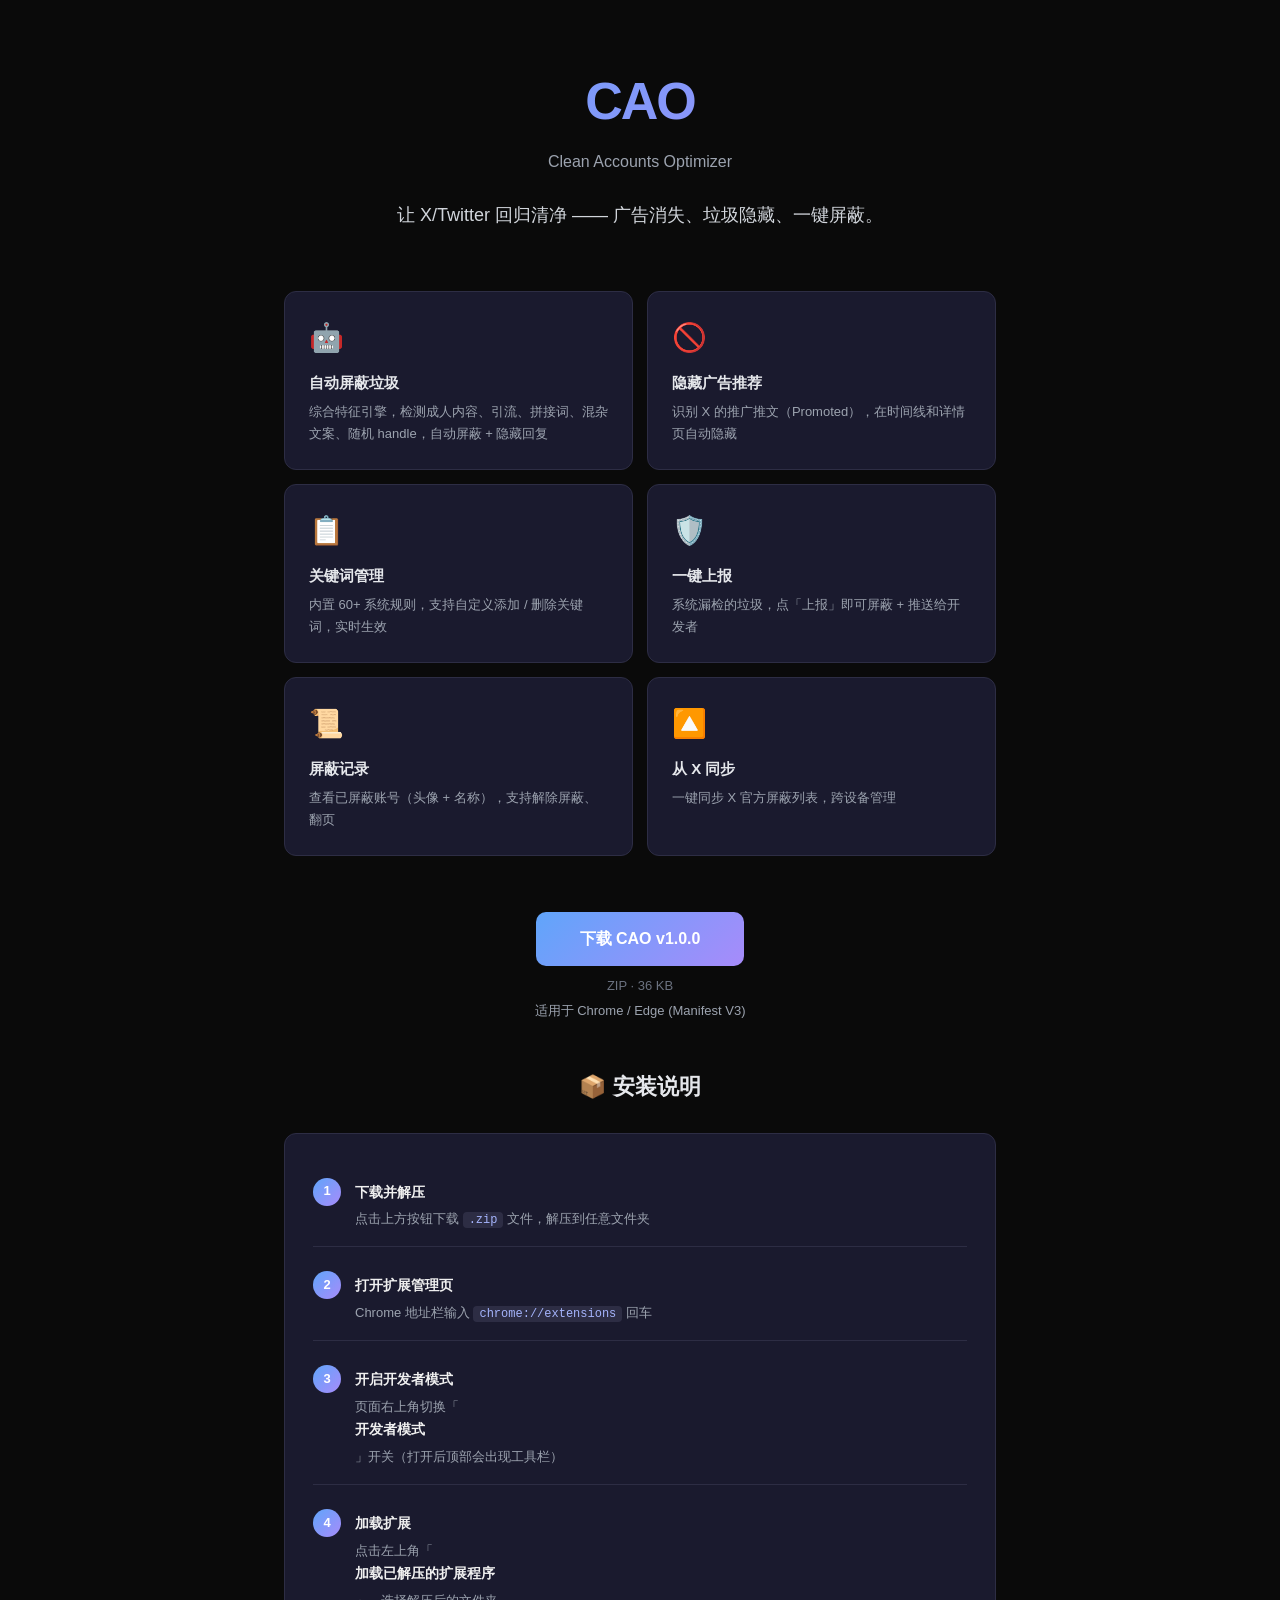
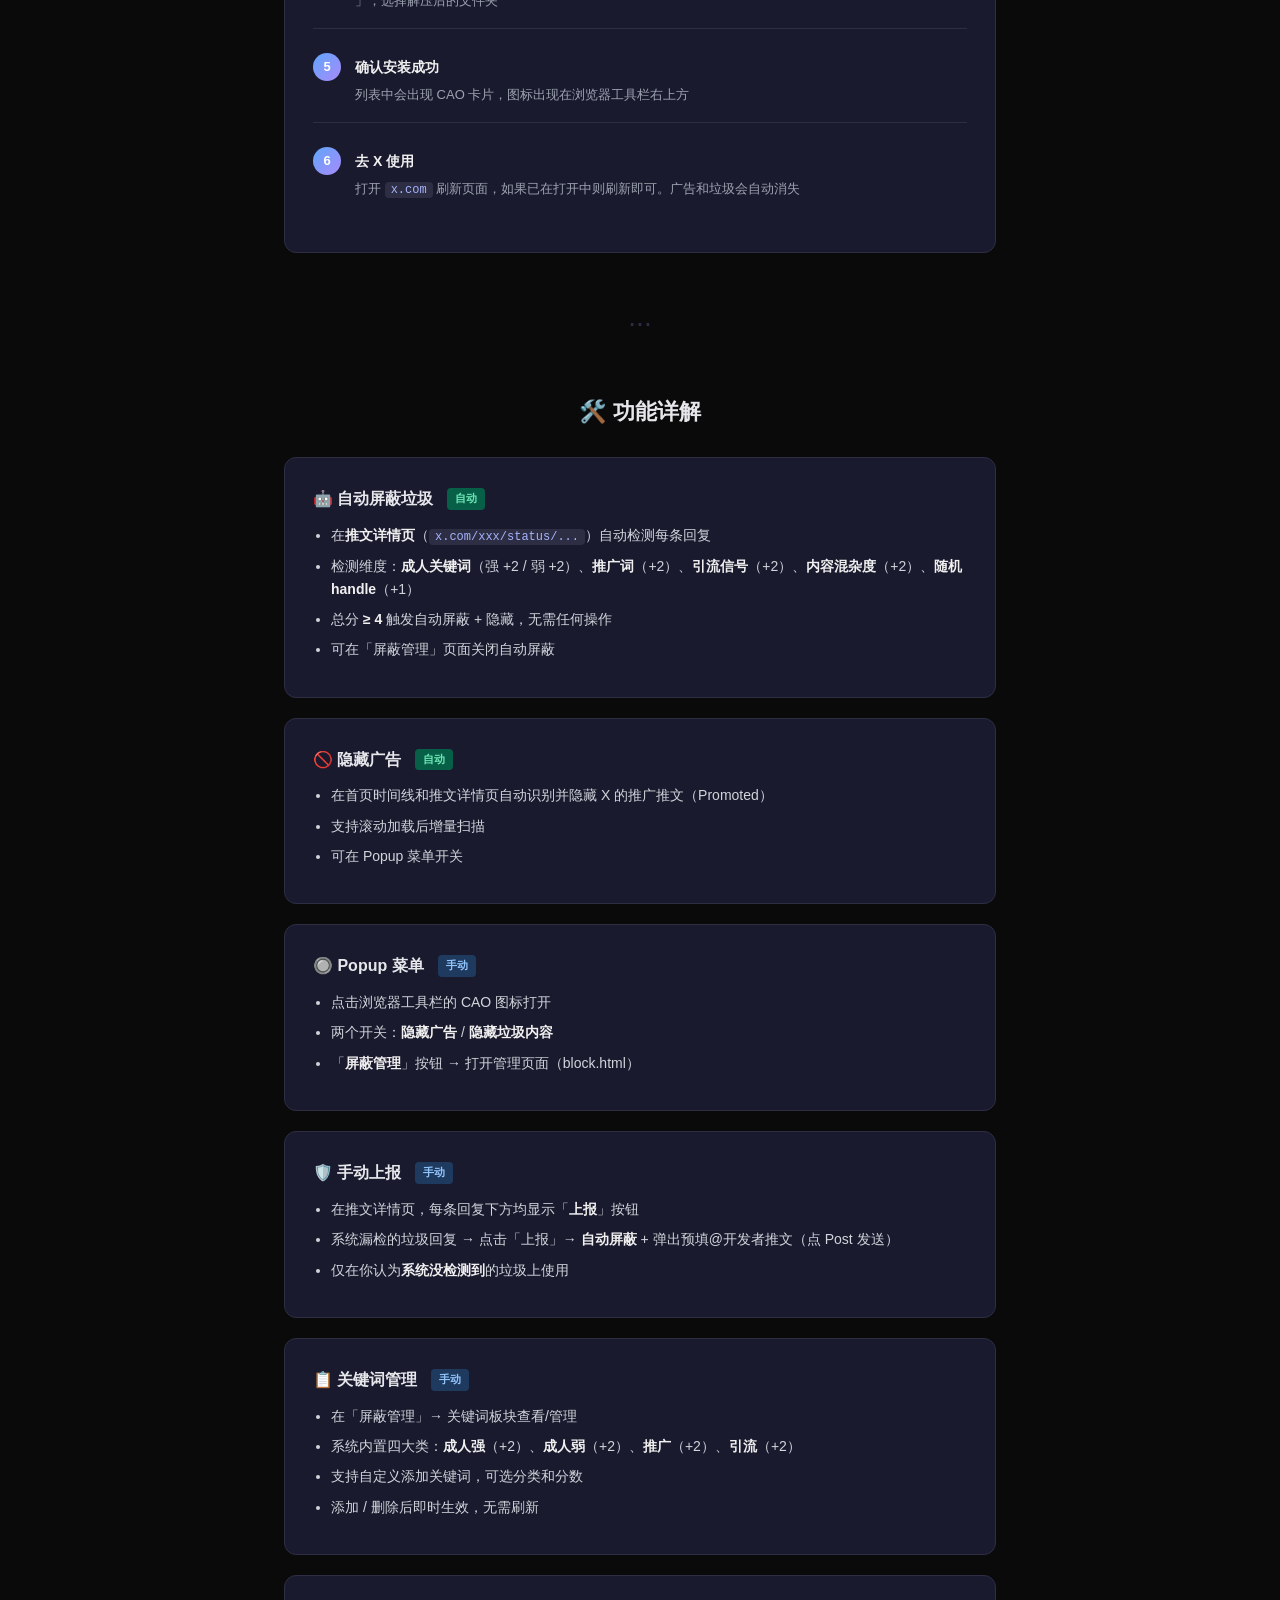
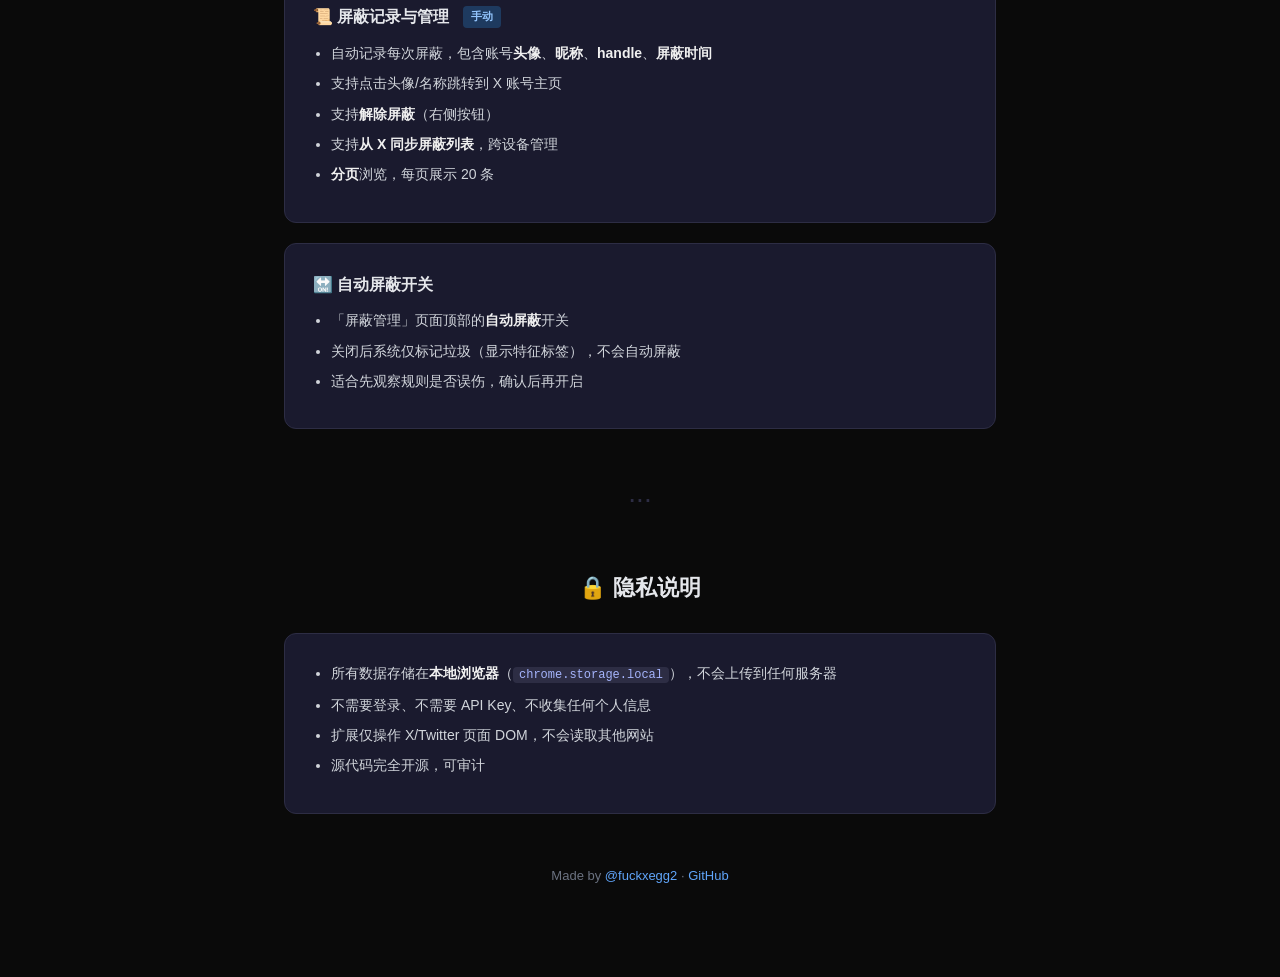
==== index.html @ 0e2fc8b8 "fix: update download links to extension/ path" ====
<!doctype html>
<html lang="zh-CN">
<head>
  <meta charset="utf-8">
  <meta name="viewport" content="width=device-width, initial-scale=1">
  <title>CAO — Clean Accounts Optimizer</title>
  <meta name="description" content="全自动识别并隐藏 X/Twitter 上的广告推荐和垃圾内容，装上一键屏蔽。">
  <style>
    * { box-sizing: border-box; margin: 0; padding: 0; }
    body {
      font-family: -apple-system, BlinkMacSystemFont, "Segoe UI", Arial, sans-serif;
      background: #0a0a0a;
      color: #e5e7eb;
      line-height: 1.6;
    }
    .container { max-width: 760px; margin: 0 auto; padding: 60px 24px; }

    /* ── Hero ── */
    .hero { text-align: center; margin-bottom: 60px; }
    .logo {
      font-size: 52px; font-weight: 800; letter-spacing: -2px;
      background: linear-gradient(135deg, #60a5fa, #a78bfa);
      -webkit-background-clip: text; -webkit-text-fill-color: transparent;
      margin-bottom: 6px;
    }
    .subtitle {
      font-size: 16px; color: #9ca3af; margin-bottom: 24px;
    }
    .tagline {
      font-size: 18px; color: #d1d5db; line-height: 1.8;
    }

    /* ── Sections ── */
    .section-title {
      text-align: center;
      font-size: 22px; font-weight: 700; margin-bottom: 28px;
    }

    /* ── Feature Grid ── */
    .features { display: grid; grid-template-columns: 1fr 1fr; gap: 14px; margin-bottom: 56px; }
    .feature {
      background: #1a1a2e; border: 1px solid #2d2d44; border-radius: 12px;
      padding: 24px;
    }
    .feature-icon { font-size: 28px; margin-bottom: 10px; }
    .feature-title { font-size: 15px; font-weight: 700; margin-bottom: 6px; }
    .feature-desc { font-size: 13px; color: #9ca3af; line-height: 1.7; }

    /* ── Detail Cards ── */
    .detail-card {
      background: #1a1a2e; border: 1px solid #2d2d44; border-radius: 12px;
      padding: 28px; margin-bottom: 20px;
    }
    .detail-card h3 {
      font-size: 16px; font-weight: 700; margin-bottom: 12px;
      display: flex; align-items: center; gap: 8px;
    }
    .detail-card ul { padding-left: 18px; color: #d1d5db; font-size: 14px; }
    .detail-card li { margin-bottom: 8px; }
    .detail-card li strong { color: #f0f0f0; }
    .detail-card code {
      background: #2d2d44; color: #a5b4fc; padding: 1px 6px; border-radius: 4px;
      font-size: 12px;
    }
    .detail-card .tag {
      display: inline-block; padding: 2px 8px; border-radius: 4px;
      font-size: 11px; font-weight: 700; margin-left: 6px;
    }
    .tag-auto { background: #065f46; color: #6ee7b7; }
    .tag-manual { background: #1e3a5f; color: #93c5fd; }

    /* ── Install Steps ── */
    .install-steps {
      counter-reset: step;
      list-style: none; padding: 0;
    }
    .install-steps li {
      counter-increment: step;
      display: flex; align-items: flex-start; gap: 14px;
      padding: 16px 0; border-bottom: 1px solid #2d2d44;
    }
    .install-steps li:last-child { border-bottom: none; }
    .install-steps li::before {
      content: counter(step);
      flex-shrink: 0;
      width: 28px; height: 28px;
      border-radius: 50%;
      background: linear-gradient(135deg, #60a5fa, #a78bfa);
      color: #fff;
      display: flex; align-items: center; justify-content: center;
      font-size: 13px; font-weight: 700;
    }
    .install-steps li div { padding-top: 3px; }
    .install-steps li div strong { display: block; font-size: 14px; margin-bottom: 2px; }
    .install-steps li div span { font-size: 13px; color: #9ca3af; }
    .install-steps code {
      background: #2d2d44; color: #a5b4fc; padding: 1px 6px; border-radius: 4px;
      font-size: 12px;
    }

    /* ── Buttons ── */
    .btn {
      display: inline-block; padding: 14px 44px; border-radius: 10px;
      font-size: 16px; font-weight: 700; text-decoration: none;
      transition: transform .15s, box-shadow .15s;
    }
    .btn:hover { transform: translateY(-2px); box-shadow: 0 8px 24px rgba(96,165,250,.25); }
    .btn-primary {
      background: linear-gradient(135deg, #60a5fa, #a78bfa); color: #fff;
    }
    .download-section { text-align: center; margin-bottom: 48px; }
    .download-section .version {
      font-size: 13px; color: #6b7280; margin-top: 10px;
    }
    .download-section .browsers {
      font-size: 13px; color: #9ca3af; margin-top: 4px;
    }

    /* ── Divider ── */
    .divider {
      text-align: center; margin: 48px 0; color: #2d2d44;
      font-size: 28px;
    }

    /* ── Screenshot placeholder ── */
    .screenshot-placeholder {
      background: #1a1a2e; border: 1px dashed #2d2d44; border-radius: 12px;
      padding: 48px; text-align: center; color: #6b7280; font-size: 14px;
      margin-bottom: 32px;
    }

    /* ── Footer ── */
    .footer { text-align: center; color: #6b7280; font-size: 13px; padding: 32px 0; }
    .footer a { color: #60a5fa; text-decoration: none; }
    .footer a:hover { text-decoration: underline; }

    @media (max-width: 600px) {
      .features { grid-template-columns: 1fr; }
      .container { padding: 40px 16px; }
      .logo { font-size: 38px; }
    }
  </style>
</head>
<body>
  <div class="container">

    <!-- ═══ Hero ═══ -->
    <div class="hero">
      <div class="logo">CAO</div>
      <div class="subtitle">Clean Accounts Optimizer</div>
      <div class="tagline">
        让 X/Twitter 回归清净 —— 广告消失、垃圾隐藏、一键屏蔽。
      </div>
    </div>

    <!-- ═══ 核心功能一览 ═══ -->
    <div class="features">
      <div class="feature">
        <div class="feature-icon">🤖</div>
        <div class="feature-title">自动屏蔽垃圾</div>
        <div class="feature-desc">综合特征引擎，检测成人内容、引流、拼接词、混杂文案、随机 handle，自动屏蔽 + 隐藏回复</div>
      </div>
      <div class="feature">
        <div class="feature-icon">🚫</div>
        <div class="feature-title">隐藏广告推荐</div>
        <div class="feature-desc">识别 X 的推广推文（Promoted），在时间线和详情页自动隐藏</div>
      </div>
      <div class="feature">
        <div class="feature-icon">📋</div>
        <div class="feature-title">关键词管理</div>
        <div class="feature-desc">内置 60+ 系统规则，支持自定义添加 / 删除关键词，实时生效</div>
      </div>
      <div class="feature">
        <div class="feature-icon">🛡️</div>
        <div class="feature-title">一键上报</div>
        <div class="feature-desc">系统漏检的垃圾，点「上报」即可屏蔽 + 推送给开发者</div>
      </div>
      <div class="feature">
        <div class="feature-icon">📜</div>
        <div class="feature-title">屏蔽记录</div>
        <div class="feature-desc">查看已屏蔽账号（头像 + 名称），支持解除屏蔽、翻页</div>
      </div>
      <div class="feature">
        <div class="feature-icon">🔼</div>
        <div class="feature-title">从 X 同步</div>
        <div class="feature-desc">一键同步 X 官方屏蔽列表，跨设备管理</div>
      </div>
    </div>

    <!-- ═══ 下载 ═══ -->
    <div class="download-section">
      <a class="btn btn-primary" href="extension/cao-extension-v1.0.0.zip" download>下载 CAO v1.0.0</a>
      <div class="version">ZIP · 36 KB</div>
      <div class="browsers">适用于 Chrome / Edge (Manifest V3)</div>
    </div>

    <!-- ═══ 安装说明 ═══ -->
    <h2 class="section-title">📦 安装说明</h2>

    <div class="detail-card">
      <ol class="install-steps">
        <li>
          <div>
            <strong>下载并解压</strong>
            <span>点击上方按钮下载 <code>.zip</code> 文件，解压到任意文件夹</span>
          </div>
        </li>
        <li>
          <div>
            <strong>打开扩展管理页</strong>
            <span>Chrome 地址栏输入 <code>chrome://extensions</code> 回车</span>
          </div>
        </li>
        <li>
          <div>
            <strong>开启开发者模式</strong>
            <span>页面右上角切换「<strong>开发者模式</strong>」开关（打开后顶部会出现工具栏）</span>
          </div>
        </li>
        <li>
          <div>
            <strong>加载扩展</strong>
            <span>点击左上角「<strong>加载已解压的扩展程序</strong>」，选择解压后的文件夹</span>
          </div>
        </li>
        <li>
          <div>
            <strong>确认安装成功</strong>
            <span>列表中会出现 CAO 卡片，图标出现在浏览器工具栏右上方</span>
          </div>
        </li>
        <li>
          <div>
            <strong>去 X 使用</strong>
            <span>打开 <code>x.com</code> 刷新页面，如果已在打开中则刷新即可。广告和垃圾会自动消失</span>
          </div>
        </li>
      </ol>
    </div>

    <div class="divider">···</div>

    <!-- ═══ 功能详解 ═══ -->
    <h2 class="section-title">🛠️ 功能详解</h2>

    <!-- 自动屏蔽 -->
    <div class="detail-card">
      <h3>🤖 自动屏蔽垃圾 <span class="tag tag-auto">自动</span></h3>
      <ul>
        <li>在<strong>推文详情页</strong>（<code>x.com/xxx/status/...</code>）自动检测每条回复</li>
        <li>检测维度：<strong>成人关键词</strong>（强 +2 / 弱 +2）、<strong>推广词</strong>（+2）、<strong>引流信号</strong>（+2）、<strong>内容混杂度</strong>（+2）、<strong>随机 handle</strong>（+1）</li>
        <li>总分 <strong>≥ 4</strong> 触发自动屏蔽 + 隐藏，无需任何操作</li>
        <li>可在「屏蔽管理」页面关闭自动屏蔽</li>
      </ul>
    </div>

    <!-- 隐藏广告 -->
    <div class="detail-card">
      <h3>🚫 隐藏广告 <span class="tag tag-auto">自动</span></h3>
      <ul>
        <li>在首页时间线和推文详情页自动识别并隐藏 X 的推广推文（Promoted）</li>
        <li>支持滚动加载后增量扫描</li>
        <li>可在 Popup 菜单开关</li>
      </ul>
    </div>

    <!-- Popup -->
    <div class="detail-card">
      <h3>🔘 Popup 菜单 <span class="tag tag-manual">手动</span></h3>
      <ul>
        <li>点击浏览器工具栏的 CAO 图标打开</li>
        <li>两个开关：<strong>隐藏广告</strong> / <strong>隐藏垃圾内容</strong></li>
        <li>「<strong>屏蔽管理</strong>」按钮 → 打开管理页面（block.html）</li>
      </ul>
    </div>

    <!-- 上报 -->
    <div class="detail-card">
      <h3>🛡️ 手动上报 <span class="tag tag-manual">手动</span></h3>
      <ul>
        <li>在推文详情页，每条回复下方均显示「<strong>上报</strong>」按钮</li>
        <li>系统漏检的垃圾回复 → 点击「上报」→ <strong>自动屏蔽</strong> + 弹出预填@开发者推文（点 Post 发送）</li>
        <li>仅在你认为<strong>系统没检测到</strong>的垃圾上使用</li>
      </ul>
    </div>

    <!-- 关键词管理 -->
    <div class="detail-card">
      <h3>📋 关键词管理 <span class="tag tag-manual">手动</span></h3>
      <ul>
        <li>在「屏蔽管理」→ 关键词板块查看/管理</li>
        <li>系统内置四大类：<strong>成人强</strong>（+2）、<strong>成人弱</strong>（+2）、<strong>推广</strong>（+2）、<strong>引流</strong>（+2）</li>
        <li>支持自定义添加关键词，可选分类和分数</li>
        <li>添加 / 删除后即时生效，无需刷新</li>
      </ul>
    </div>

    <!-- 屏蔽管理 -->
    <div class="detail-card">
      <h3>📜 屏蔽记录与管理 <span class="tag tag-manual">手动</span></h3>
      <ul>
        <li>自动记录每次屏蔽，包含账号<strong>头像</strong>、<strong>昵称</strong>、<strong>handle</strong>、<strong>屏蔽时间</strong></li>
        <li>支持点击头像/名称跳转到 X 账号主页</li>
        <li>支持<strong>解除屏蔽</strong>（右侧按钮）</li>
        <li>支持<strong>从 X 同步屏蔽列表</strong>，跨设备管理</li>
        <li><strong>分页</strong>浏览，每页展示 20 条</li>
      </ul>
    </div>

    <!-- 自动屏蔽开关 -->
    <div class="detail-card">
      <h3>🔛 自动屏蔽开关</h3>
      <ul>
        <li>「屏蔽管理」页面顶部的<strong>自动屏蔽</strong>开关</li>
        <li>关闭后系统仅标记垃圾（显示特征标签），不会自动屏蔽</li>
        <li>适合先观察规则是否误伤，确认后再开启</li>
      </ul>
    </div>

    <div class="divider">···</div>

    <!-- ═══ 隐私 ═══ -->
    <h2 class="section-title">🔒 隐私说明</h2>
    <div class="detail-card">
      <ul>
        <li>所有数据存储在<strong>本地浏览器</strong>（<code>chrome.storage.local</code>），不会上传到任何服务器</li>
        <li>不需要登录、不需要 API Key、不收集任何个人信息</li>
        <li>扩展仅操作 X/Twitter 页面 DOM，不会读取其他网站</li>
        <li>源代码完全开源，可审计</li>
      </ul>
    </div>

    <!-- ═══ Footer ═══ -->
    <div class="footer">
      <p>
        Made by <a href="https://x.com/fuckxegg2" target="_blank">@fuckxegg2</a>
        · <a href="https://github.com/hoosin933767/cao" target="_blank">GitHub</a>
      </p>
    </div>

  </div>
</body>
</html>
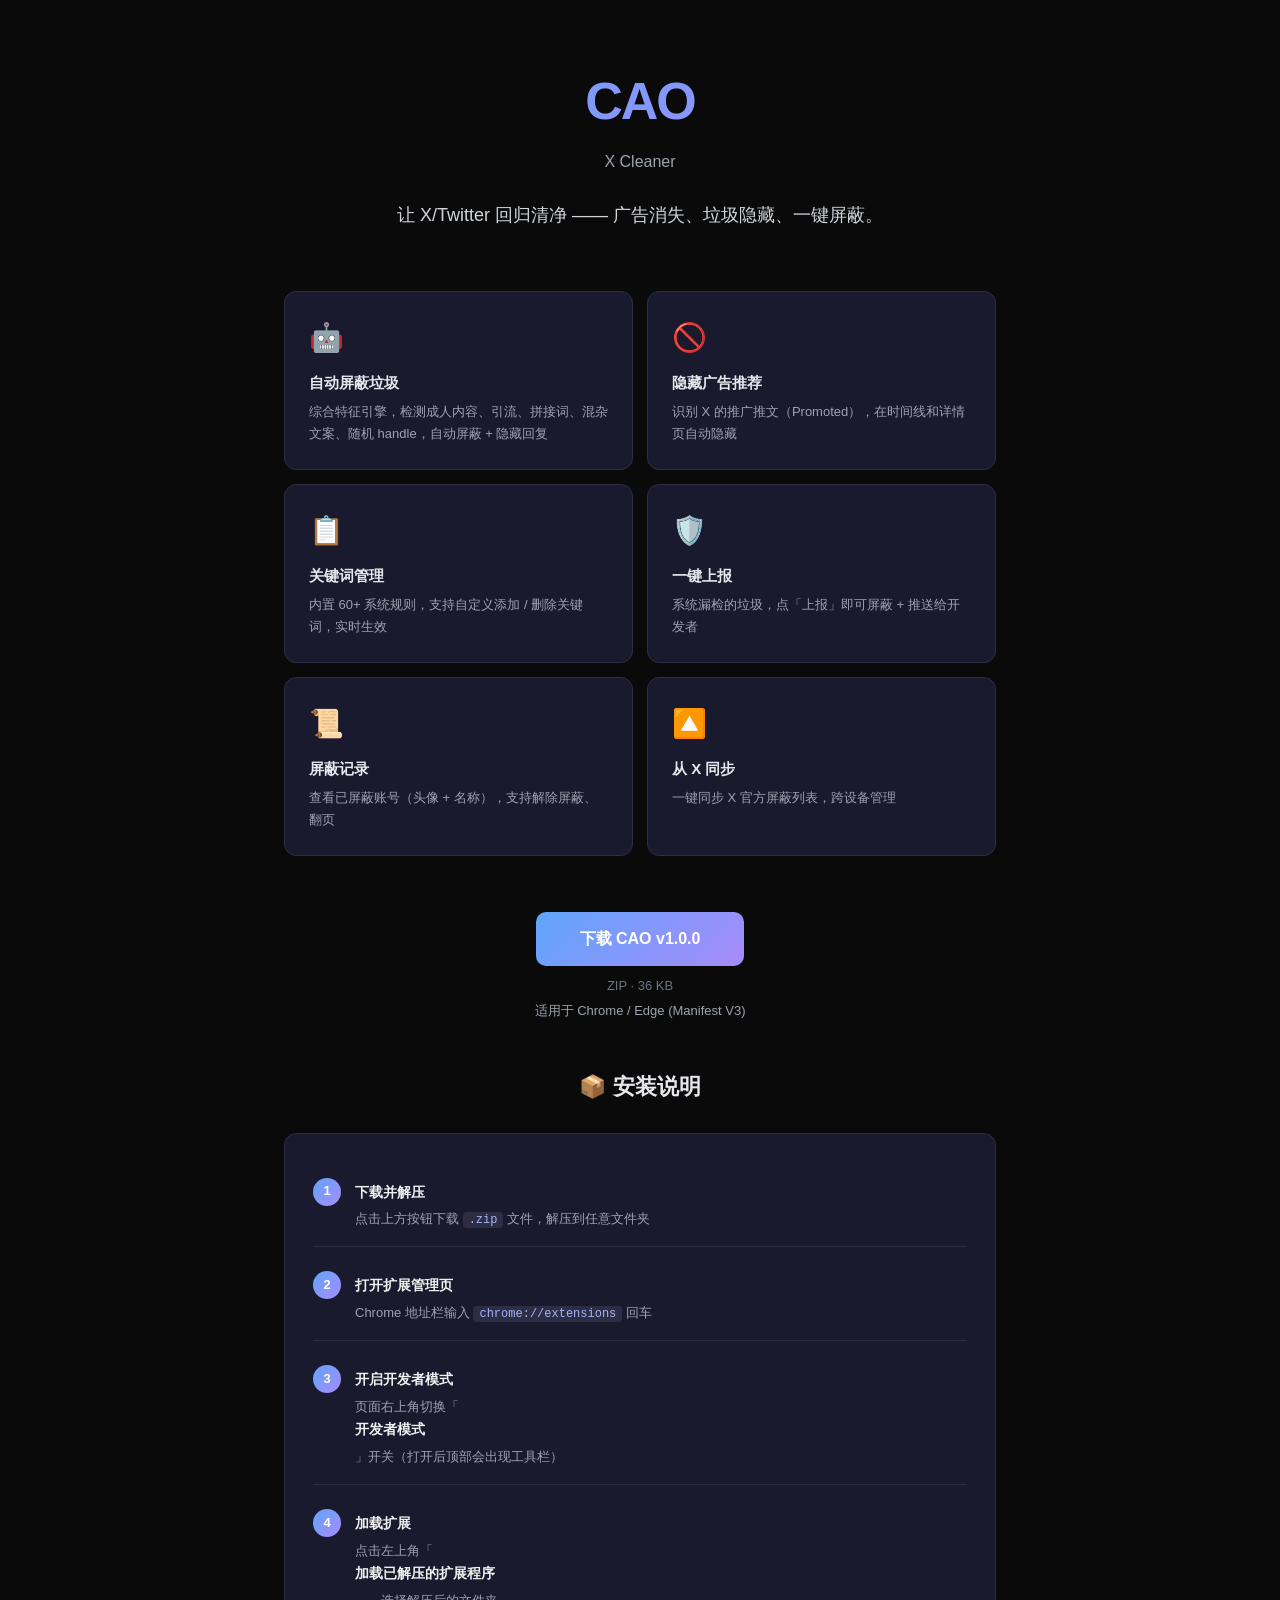
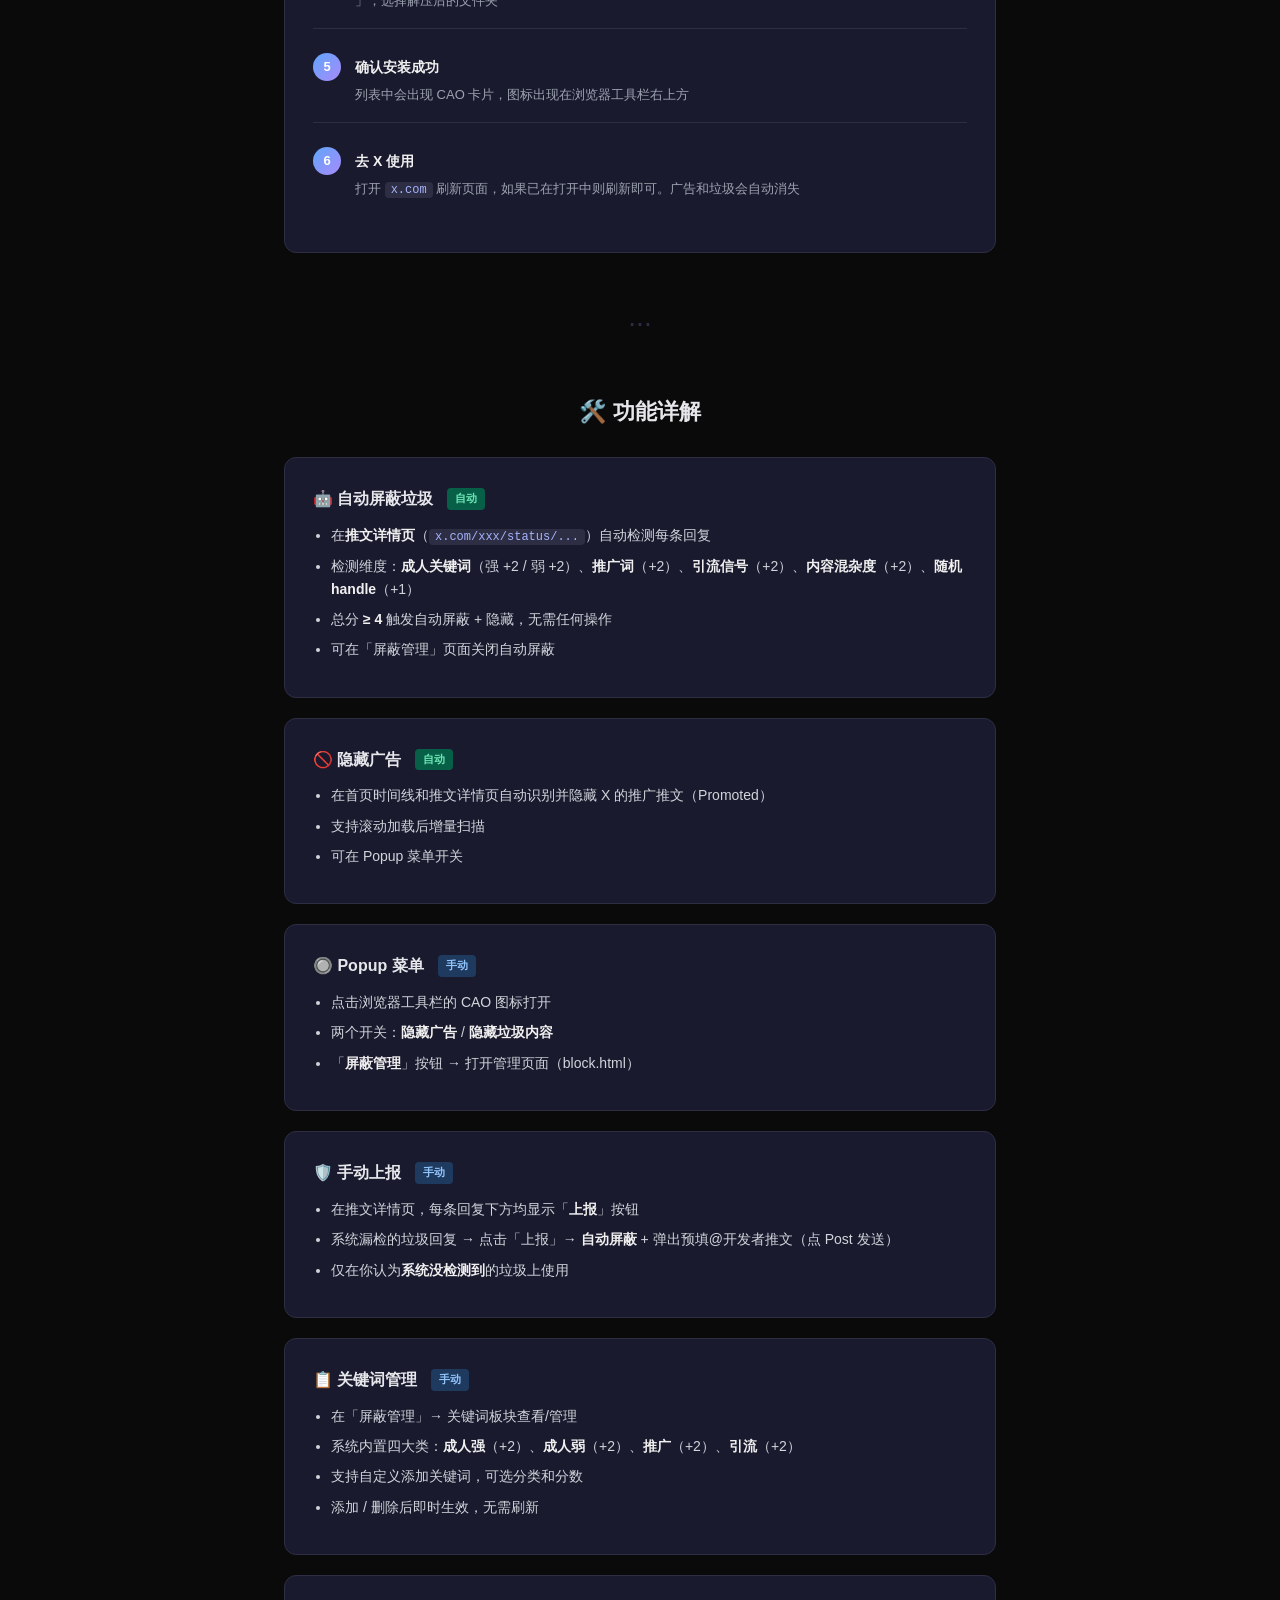
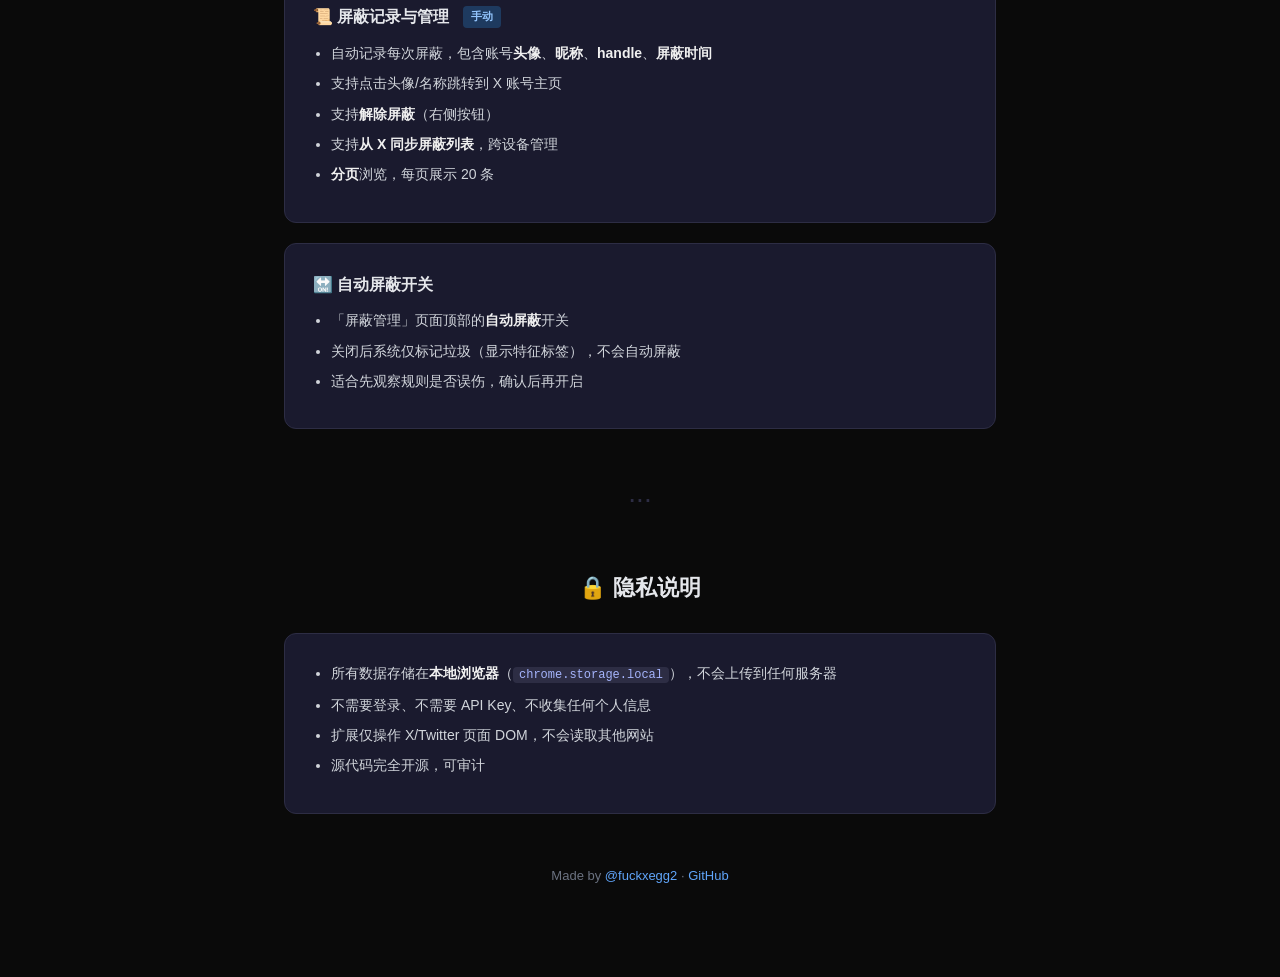
==== commit 8d13e09c: "fix: unify name to CAO · X Cleaner across popup, website, README" ====
--- a/index.html
+++ b/index.html
@@ -3,8 +3,8 @@
 <head>
   <meta charset="utf-8">
   <meta name="viewport" content="width=device-width, initial-scale=1">
-  <title>CAO — Clean Accounts Optimizer</title>
-  <meta name="description" content="全自动识别并隐藏 X/Twitter 上的广告推荐和垃圾内容，装上一键屏蔽。">
+  <title>CAO · X Cleaner — X/Twitter 广告隐藏 & 垃圾屏蔽</title>
+  <meta name="description" content="CAO · X Cleaner — 全自动识别并隐藏 X/Twitter 上的广告推荐和垃圾内容，一键屏蔽。">
   <style>
     * { box-sizing: border-box; margin: 0; padding: 0; }
     body {
@@ -147,7 +147,7 @@
     <!-- ═══ Hero ═══ -->
     <div class="hero">
       <div class="logo">CAO</div>
-      <div class="subtitle">Clean Accounts Optimizer</div>
+      <div class="subtitle">X Cleaner</div>
       <div class="tagline">
         让 X/Twitter 回归清净 —— 广告消失、垃圾隐藏、一键屏蔽。
       </div>
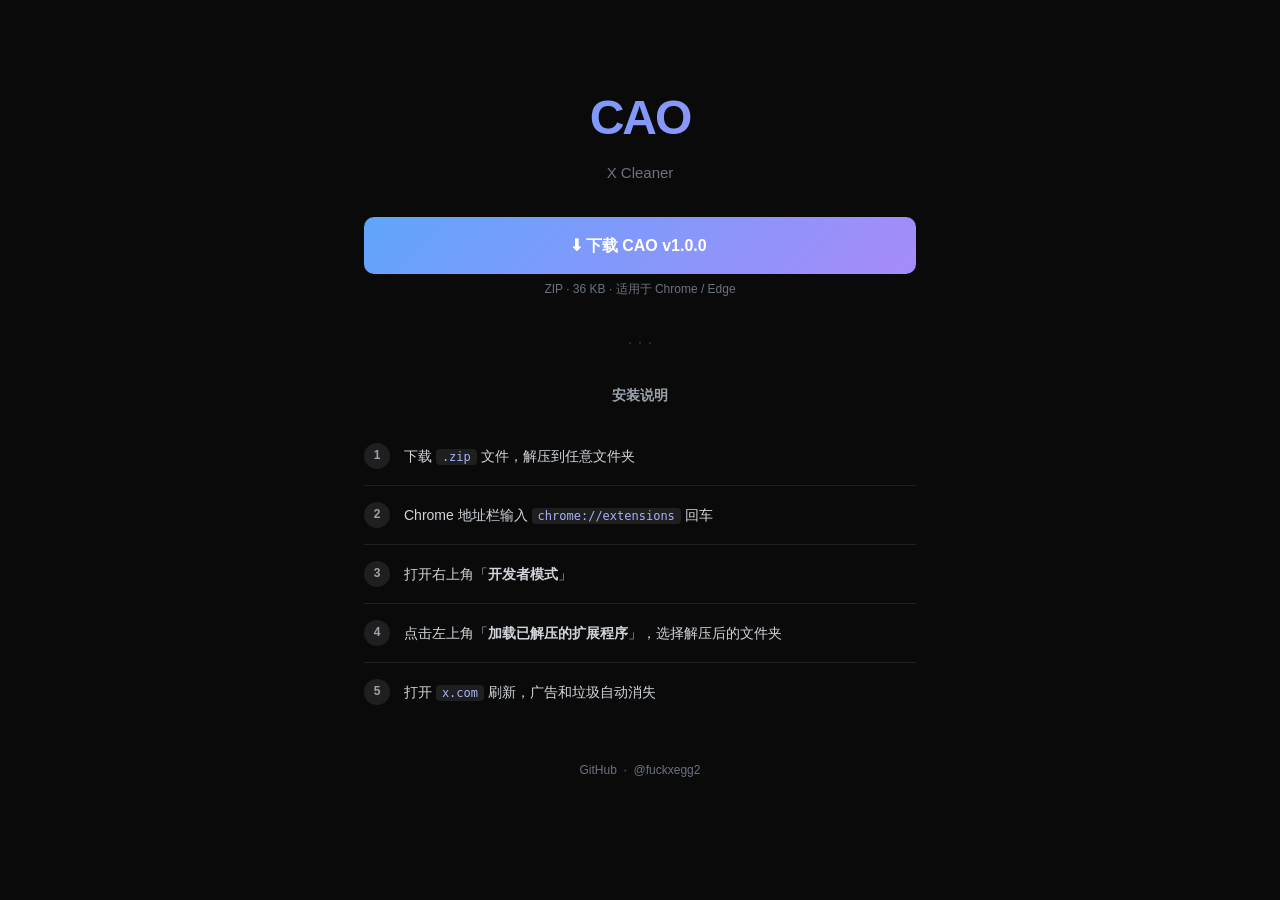
==== commit ad2d226c: "feat: minimalist website — only download + install instructions" ====
--- a/index.html
+++ b/index.html
@@ -3,8 +3,7 @@
 <head>
   <meta charset="utf-8">
   <meta name="viewport" content="width=device-width, initial-scale=1">
-  <title>CAO · X Cleaner — X/Twitter 广告隐藏 & 垃圾屏蔽</title>
-  <meta name="description" content="CAO · X Cleaner — 全自动识别并隐藏 X/Twitter 上的广告推荐和垃圾内容，一键屏蔽。">
+  <title>CAO · X Cleaner</title>
   <style>
     * { box-sizing: border-box; margin: 0; padding: 0; }
     body {
@@ -13,329 +12,97 @@
       color: #e5e7eb;
       line-height: 1.6;
     }
-    .container { max-width: 760px; margin: 0 auto; padding: 60px 24px; }
+    .container { max-width: 600px; margin: 0 auto; padding: 80px 24px; }
 
-    /* ── Hero ── */
-    .hero { text-align: center; margin-bottom: 60px; }
     .logo {
-      font-size: 52px; font-weight: 800; letter-spacing: -2px;
+      text-align: center;
+      font-size: 48px; font-weight: 800; letter-spacing: -2px;
       background: linear-gradient(135deg, #60a5fa, #a78bfa);
       -webkit-background-clip: text; -webkit-text-fill-color: transparent;
+      margin-bottom: 4px;
+    }
+    .subtitle {
+      text-align: center;
+      font-size: 15px; color: #6b7280; margin-bottom: 32px;
+    }
+
+    .btn {
+      display: block; width: 100%;
+      padding: 16px; border-radius: 10px;
+      font-size: 16px; font-weight: 700; text-decoration: none;
+      text-align: center;
+      background: linear-gradient(135deg, #60a5fa, #a78bfa); color: #fff;
       margin-bottom: 6px;
     }
-    .subtitle {
-      font-size: 16px; color: #9ca3af; margin-bottom: 24px;
-    }
-    .tagline {
-      font-size: 18px; color: #d1d5db; line-height: 1.8;
+    .btn:hover { opacity: .85; }
+    .btn-meta {
+      text-align: center; font-size: 12px; color: #6b7280;
+      margin-bottom: 24px;
     }
 
-    /* ── Sections ── */
-    .section-title {
-      text-align: center;
-      font-size: 22px; font-weight: 700; margin-bottom: 28px;
-    }
+    .divider { text-align: center; color: #2d2d44; font-size: 18px; margin: 28px 0; }
 
-    /* ── Feature Grid ── */
-    .features { display: grid; grid-template-columns: 1fr 1fr; gap: 14px; margin-bottom: 56px; }
-    .feature {
-      background: #1a1a2e; border: 1px solid #2d2d44; border-radius: 12px;
-      padding: 24px;
-    }
-    .feature-icon { font-size: 28px; margin-bottom: 10px; }
-    .feature-title { font-size: 15px; font-weight: 700; margin-bottom: 6px; }
-    .feature-desc { font-size: 13px; color: #9ca3af; line-height: 1.7; }
-
-    /* ── Detail Cards ── */
-    .detail-card {
-      background: #1a1a2e; border: 1px solid #2d2d44; border-radius: 12px;
-      padding: 28px; margin-bottom: 20px;
-    }
-    .detail-card h3 {
-      font-size: 16px; font-weight: 700; margin-bottom: 12px;
-      display: flex; align-items: center; gap: 8px;
-    }
-    .detail-card ul { padding-left: 18px; color: #d1d5db; font-size: 14px; }
-    .detail-card li { margin-bottom: 8px; }
-    .detail-card li strong { color: #f0f0f0; }
-    .detail-card code {
-      background: #2d2d44; color: #a5b4fc; padding: 1px 6px; border-radius: 4px;
-      font-size: 12px;
-    }
-    .detail-card .tag {
-      display: inline-block; padding: 2px 8px; border-radius: 4px;
-      font-size: 11px; font-weight: 700; margin-left: 6px;
-    }
-    .tag-auto { background: #065f46; color: #6ee7b7; }
-    .tag-manual { background: #1e3a5f; color: #93c5fd; }
-
-    /* ── Install Steps ── */
-    .install-steps {
-      counter-reset: step;
+    ol {
       list-style: none; padding: 0;
     }
-    .install-steps li {
+    ol li {
       counter-increment: step;
-      display: flex; align-items: flex-start; gap: 14px;
-      padding: 16px 0; border-bottom: 1px solid #2d2d44;
+      display: flex; gap: 14px;
+      padding: 16px 0; border-bottom: 1px solid #1f1f1f;
+      font-size: 14px; color: #d1d5db;
     }
-    .install-steps li:last-child { border-bottom: none; }
-    .install-steps li::before {
+    ol li:last-child { border-bottom: none; }
+    ol li::before {
       content: counter(step);
       flex-shrink: 0;
-      width: 28px; height: 28px;
+      width: 26px; height: 26px;
       border-radius: 50%;
-      background: linear-gradient(135deg, #60a5fa, #a78bfa);
-      color: #fff;
+      background: #1f1f1f;
+      color: #9ca3af;
       display: flex; align-items: center; justify-content: center;
-      font-size: 13px; font-weight: 700;
+      font-size: 12px; font-weight: 600;
     }
-    .install-steps li div { padding-top: 3px; }
-    .install-steps li div strong { display: block; font-size: 14px; margin-bottom: 2px; }
-    .install-steps li div span { font-size: 13px; color: #9ca3af; }
-    .install-steps code {
-      background: #2d2d44; color: #a5b4fc; padding: 1px 6px; border-radius: 4px;
+    ol li div { padding-top: 2px; }
+    code {
+      background: #1f1f1f; color: #a5b4fc; padding: 1px 6px; border-radius: 4px;
       font-size: 12px;
     }
 
-    /* ── Buttons ── */
-    .btn {
-      display: inline-block; padding: 14px 44px; border-radius: 10px;
-      font-size: 16px; font-weight: 700; text-decoration: none;
-      transition: transform .15s, box-shadow .15s;
-    }
-    .btn:hover { transform: translateY(-2px); box-shadow: 0 8px 24px rgba(96,165,250,.25); }
-    .btn-primary {
-      background: linear-gradient(135deg, #60a5fa, #a78bfa); color: #fff;
-    }
-    .download-section { text-align: center; margin-bottom: 48px; }
-    .download-section .version {
-      font-size: 13px; color: #6b7280; margin-top: 10px;
-    }
-    .download-section .browsers {
-      font-size: 13px; color: #9ca3af; margin-top: 4px;
-    }
-
-    /* ── Divider ── */
-    .divider {
-      text-align: center; margin: 48px 0; color: #2d2d44;
-      font-size: 28px;
-    }
-
-    /* ── Screenshot placeholder ── */
-    .screenshot-placeholder {
-      background: #1a1a2e; border: 1px dashed #2d2d44; border-radius: 12px;
-      padding: 48px; text-align: center; color: #6b7280; font-size: 14px;
-      margin-bottom: 32px;
-    }
-
-    /* ── Footer ── */
-    .footer { text-align: center; color: #6b7280; font-size: 13px; padding: 32px 0; }
-    .footer a { color: #60a5fa; text-decoration: none; }
-    .footer a:hover { text-decoration: underline; }
+    .footer { text-align: center; color: #6b7280; font-size: 12px; padding: 40px 0; }
+    .footer a { color: #6b7280; text-decoration: none; }
+    .footer a:hover { color: #9ca3af; }
 
     @media (max-width: 600px) {
-      .features { grid-template-columns: 1fr; }
-      .container { padding: 40px 16px; }
-      .logo { font-size: 38px; }
+      .container { padding: 48px 20px; }
+      .logo { font-size: 36px; }
     }
   </style>
 </head>
 <body>
   <div class="container">
 
-    <!-- ═══ Hero ═══ -->
-    <div class="hero">
-      <div class="logo">CAO</div>
-      <div class="subtitle">X Cleaner</div>
-      <div class="tagline">
-        让 X/Twitter 回归清净 —— 广告消失、垃圾隐藏、一键屏蔽。
-      </div>
-    </div>
+    <div class="logo">CAO</div>
+    <div class="subtitle">X Cleaner</div>
 
-    <!-- ═══ 核心功能一览 ═══ -->
-    <div class="features">
-      <div class="feature">
-        <div class="feature-icon">🤖</div>
-        <div class="feature-title">自动屏蔽垃圾</div>
-        <div class="feature-desc">综合特征引擎，检测成人内容、引流、拼接词、混杂文案、随机 handle，自动屏蔽 + 隐藏回复</div>
-      </div>
-      <div class="feature">
-        <div class="feature-icon">🚫</div>
-        <div class="feature-title">隐藏广告推荐</div>
-        <div class="feature-desc">识别 X 的推广推文（Promoted），在时间线和详情页自动隐藏</div>
-      </div>
-      <div class="feature">
-        <div class="feature-icon">📋</div>
-        <div class="feature-title">关键词管理</div>
-        <div class="feature-desc">内置 60+ 系统规则，支持自定义添加 / 删除关键词，实时生效</div>
-      </div>
-      <div class="feature">
-        <div class="feature-icon">🛡️</div>
-        <div class="feature-title">一键上报</div>
-        <div class="feature-desc">系统漏检的垃圾，点「上报」即可屏蔽 + 推送给开发者</div>
-      </div>
-      <div class="feature">
-        <div class="feature-icon">📜</div>
-        <div class="feature-title">屏蔽记录</div>
-        <div class="feature-desc">查看已屏蔽账号（头像 + 名称），支持解除屏蔽、翻页</div>
-      </div>
-      <div class="feature">
-        <div class="feature-icon">🔼</div>
-        <div class="feature-title">从 X 同步</div>
-        <div class="feature-desc">一键同步 X 官方屏蔽列表，跨设备管理</div>
-      </div>
-    </div>
+    <a class="btn" href="extension/cao-extension-v1.0.0.zip" download>⬇ 下载 CAO v1.0.0</a>
+    <div class="btn-meta">ZIP · 36 KB · 适用于 Chrome / Edge</div>
 
-    <!-- ═══ 下载 ═══ -->
-    <div class="download-section">
-      <a class="btn btn-primary" href="extension/cao-extension-v1.0.0.zip" download>下载 CAO v1.0.0</a>
-      <div class="version">ZIP · 36 KB</div>
-      <div class="browsers">适用于 Chrome / Edge (Manifest V3)</div>
-    </div>
+    <div class="divider">· · ·</div>
 
-    <!-- ═══ 安装说明 ═══ -->
-    <h2 class="section-title">📦 安装说明</h2>
+    <h2 style="font-size:14px;font-weight:700;text-align:center;color:#9ca3af;margin-bottom:20px;">安装说明</h2>
 
-    <div class="detail-card">
-      <ol class="install-steps">
-        <li>
-          <div>
-            <strong>下载并解压</strong>
-            <span>点击上方按钮下载 <code>.zip</code> 文件，解压到任意文件夹</span>
-          </div>
-        </li>
-        <li>
-          <div>
-            <strong>打开扩展管理页</strong>
-            <span>Chrome 地址栏输入 <code>chrome://extensions</code> 回车</span>
-          </div>
-        </li>
-        <li>
-          <div>
-            <strong>开启开发者模式</strong>
-            <span>页面右上角切换「<strong>开发者模式</strong>」开关（打开后顶部会出现工具栏）</span>
-          </div>
-        </li>
-        <li>
-          <div>
-            <strong>加载扩展</strong>
-            <span>点击左上角「<strong>加载已解压的扩展程序</strong>」，选择解压后的文件夹</span>
-          </div>
-        </li>
-        <li>
-          <div>
-            <strong>确认安装成功</strong>
-            <span>列表中会出现 CAO 卡片，图标出现在浏览器工具栏右上方</span>
-          </div>
-        </li>
-        <li>
-          <div>
-            <strong>去 X 使用</strong>
-            <span>打开 <code>x.com</code> 刷新页面，如果已在打开中则刷新即可。广告和垃圾会自动消失</span>
-          </div>
-        </li>
-      </ol>
-    </div>
+    <ol>
+      <li><div>下载 <code>.zip</code> 文件，解压到任意文件夹</div></li>
+      <li><div>Chrome 地址栏输入 <code>chrome://extensions</code> 回车</div></li>
+      <li><div>打开右上角「<strong>开发者模式</strong>」</div></li>
+      <li><div>点击左上角「<strong>加载已解压的扩展程序</strong>」，选择解压后的文件夹</div></li>
+      <li><div>打开 <code>x.com</code> 刷新，广告和垃圾自动消失</div></li>
+    </ol>
 
-    <div class="divider">···</div>
-
-    <!-- ═══ 功能详解 ═══ -->
-    <h2 class="section-title">🛠️ 功能详解</h2>
-
-    <!-- 自动屏蔽 -->
-    <div class="detail-card">
-      <h3>🤖 自动屏蔽垃圾 <span class="tag tag-auto">自动</span></h3>
-      <ul>
-        <li>在<strong>推文详情页</strong>（<code>x.com/xxx/status/...</code>）自动检测每条回复</li>
-        <li>检测维度：<strong>成人关键词</strong>（强 +2 / 弱 +2）、<strong>推广词</strong>（+2）、<strong>引流信号</strong>（+2）、<strong>内容混杂度</strong>（+2）、<strong>随机 handle</strong>（+1）</li>
-        <li>总分 <strong>≥ 4</strong> 触发自动屏蔽 + 隐藏，无需任何操作</li>
-        <li>可在「屏蔽管理」页面关闭自动屏蔽</li>
-      </ul>
-    </div>
-
-    <!-- 隐藏广告 -->
-    <div class="detail-card">
-      <h3>🚫 隐藏广告 <span class="tag tag-auto">自动</span></h3>
-      <ul>
-        <li>在首页时间线和推文详情页自动识别并隐藏 X 的推广推文（Promoted）</li>
-        <li>支持滚动加载后增量扫描</li>
-        <li>可在 Popup 菜单开关</li>
-      </ul>
-    </div>
-
-    <!-- Popup -->
-    <div class="detail-card">
-      <h3>🔘 Popup 菜单 <span class="tag tag-manual">手动</span></h3>
-      <ul>
-        <li>点击浏览器工具栏的 CAO 图标打开</li>
-        <li>两个开关：<strong>隐藏广告</strong> / <strong>隐藏垃圾内容</strong></li>
-        <li>「<strong>屏蔽管理</strong>」按钮 → 打开管理页面（block.html）</li>
-      </ul>
-    </div>
-
-    <!-- 上报 -->
-    <div class="detail-card">
-      <h3>🛡️ 手动上报 <span class="tag tag-manual">手动</span></h3>
-      <ul>
-        <li>在推文详情页，每条回复下方均显示「<strong>上报</strong>」按钮</li>
-        <li>系统漏检的垃圾回复 → 点击「上报」→ <strong>自动屏蔽</strong> + 弹出预填@开发者推文（点 Post 发送）</li>
-        <li>仅在你认为<strong>系统没检测到</strong>的垃圾上使用</li>
-      </ul>
-    </div>
-
-    <!-- 关键词管理 -->
-    <div class="detail-card">
-      <h3>📋 关键词管理 <span class="tag tag-manual">手动</span></h3>
-      <ul>
-        <li>在「屏蔽管理」→ 关键词板块查看/管理</li>
-        <li>系统内置四大类：<strong>成人强</strong>（+2）、<strong>成人弱</strong>（+2）、<strong>推广</strong>（+2）、<strong>引流</strong>（+2）</li>
-        <li>支持自定义添加关键词，可选分类和分数</li>
-        <li>添加 / 删除后即时生效，无需刷新</li>
-      </ul>
-    </div>
-
-    <!-- 屏蔽管理 -->
-    <div class="detail-card">
-      <h3>📜 屏蔽记录与管理 <span class="tag tag-manual">手动</span></h3>
-      <ul>
-        <li>自动记录每次屏蔽，包含账号<strong>头像</strong>、<strong>昵称</strong>、<strong>handle</strong>、<strong>屏蔽时间</strong></li>
-        <li>支持点击头像/名称跳转到 X 账号主页</li>
-        <li>支持<strong>解除屏蔽</strong>（右侧按钮）</li>
-        <li>支持<strong>从 X 同步屏蔽列表</strong>，跨设备管理</li>
-        <li><strong>分页</strong>浏览，每页展示 20 条</li>
-      </ul>
-    </div>
-
-    <!-- 自动屏蔽开关 -->
-    <div class="detail-card">
-      <h3>🔛 自动屏蔽开关</h3>
-      <ul>
-        <li>「屏蔽管理」页面顶部的<strong>自动屏蔽</strong>开关</li>
-        <li>关闭后系统仅标记垃圾（显示特征标签），不会自动屏蔽</li>
-        <li>适合先观察规则是否误伤，确认后再开启</li>
-      </ul>
-    </div>
-
-    <div class="divider">···</div>
-
-    <!-- ═══ 隐私 ═══ -->
-    <h2 class="section-title">🔒 隐私说明</h2>
-    <div class="detail-card">
-      <ul>
-        <li>所有数据存储在<strong>本地浏览器</strong>（<code>chrome.storage.local</code>），不会上传到任何服务器</li>
-        <li>不需要登录、不需要 API Key、不收集任何个人信息</li>
-        <li>扩展仅操作 X/Twitter 页面 DOM，不会读取其他网站</li>
-        <li>源代码完全开源，可审计</li>
-      </ul>
-    </div>
-
-    <!-- ═══ Footer ═══ -->
     <div class="footer">
-      <p>
-        Made by <a href="https://x.com/fuckxegg2" target="_blank">@fuckxegg2</a>
-        · <a href="https://github.com/hoosin933767/cao" target="_blank">GitHub</a>
-      </p>
+      <a href="https://github.com/hoosin933767/cao" target="_blank">GitHub</a>
+      &nbsp;·&nbsp;
+      <a href="https://x.com/fuckxegg2" target="_blank">@fuckxegg2</a>
     </div>
 
   </div>
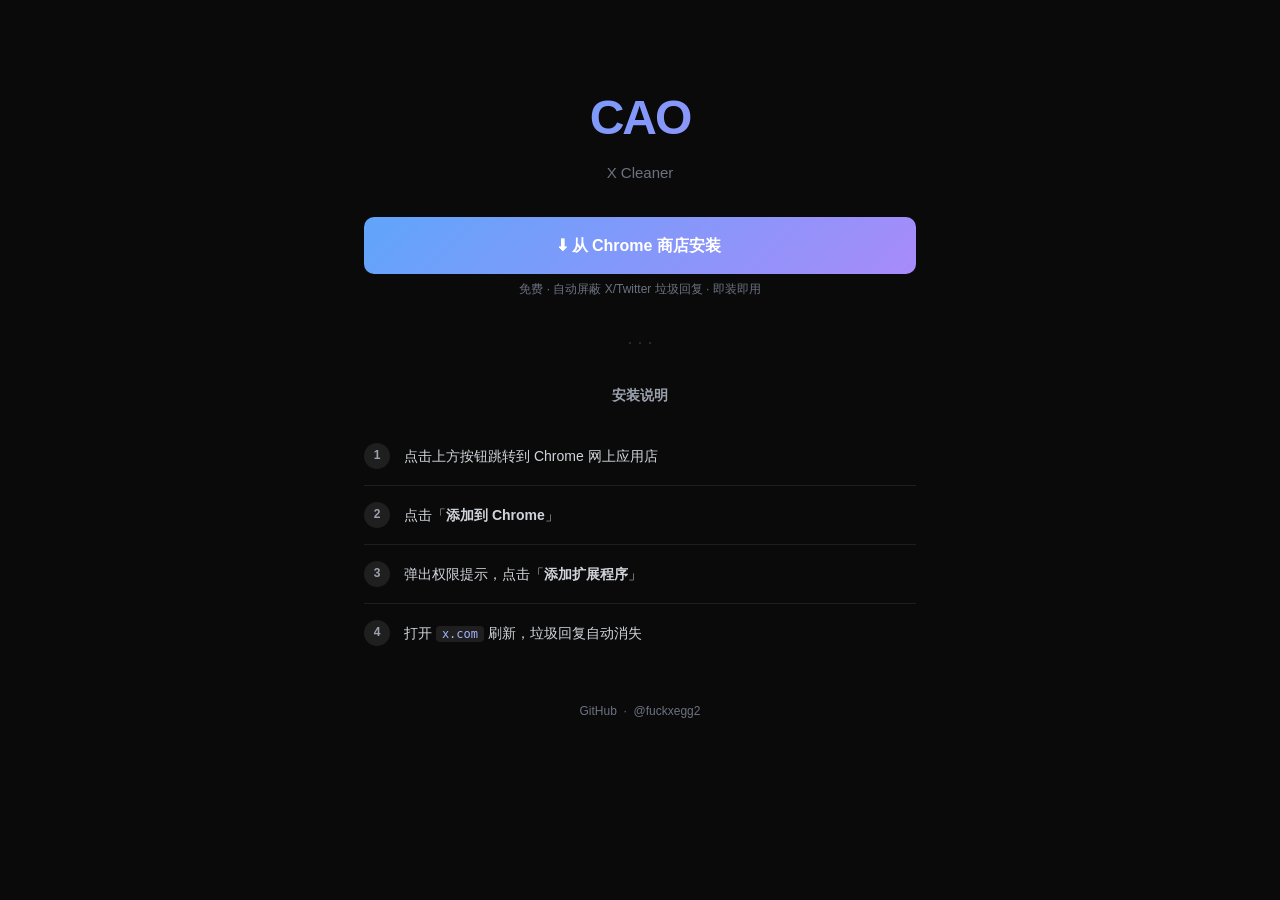
==== commit 68648b20: "v1.1.0: 网站改为 Chrome 商店安装 + 修复 SW 存储 + 多个优化" ====
--- a/index.html
+++ b/index.html
@@ -3,7 +3,10 @@
 <head>
   <meta charset="utf-8">
   <meta name="viewport" content="width=device-width, initial-scale=1">
-  <title>CAO · X Cleaner</title>
+  <title>CAO · Clean Accounts Optimizer</title>
+  <meta name="description" content="CAO · Clean Accounts Optimizer — 自动屏蔽 X/Twitter 垃圾内容，装上即用。">
+  <meta property="og:title" content="CAO · Clean Accounts Optimizer">
+  <meta property="og:description" content="CAO · Clean Accounts Optimizer — 自动屏蔽 X/Twitter 垃圾内容，装上即用。">
   <style>
     * { box-sizing: border-box; margin: 0; padding: 0; }
     body {
@@ -84,19 +87,18 @@
     <div class="logo">CAO</div>
     <div class="subtitle">X Cleaner</div>
 
-    <a class="btn" href="extension/cao-extension-v1.0.0.zip" download>⬇ 下载 CAO v1.0.0</a>
-    <div class="btn-meta">ZIP · 36 KB · 适用于 Chrome / Edge</div>
+    <a class="btn" href="https://chromewebstore.google.com/detail/cao-%E2%80%94-clean-accounts-opti/fjjblfjdddmkidnealikcjdolcjlilob" target="_blank">⬇ 从 Chrome 商店安装</a>
+    <div class="btn-meta">免费 · 自动屏蔽 X/Twitter 垃圾回复 · 即装即用</div>
 
     <div class="divider">· · ·</div>
 
     <h2 style="font-size:14px;font-weight:700;text-align:center;color:#9ca3af;margin-bottom:20px;">安装说明</h2>
 
     <ol>
-      <li><div>下载 <code>.zip</code> 文件，解压到任意文件夹</div></li>
-      <li><div>Chrome 地址栏输入 <code>chrome://extensions</code> 回车</div></li>
-      <li><div>打开右上角「<strong>开发者模式</strong>」</div></li>
-      <li><div>点击左上角「<strong>加载已解压的扩展程序</strong>」，选择解压后的文件夹</div></li>
-      <li><div>打开 <code>x.com</code> 刷新，广告和垃圾自动消失</div></li>
+      <li><div>点击上方按钮跳转到 Chrome 网上应用店</div></li>
+      <li><div>点击「<strong>添加到 Chrome</strong>」</div></li>
+      <li><div>弹出权限提示，点击「<strong>添加扩展程序</strong>」</div></li>
+      <li><div>打开 <code>x.com</code> 刷新，垃圾回复自动消失</div></li>
     </ol>
 
     <div class="footer">
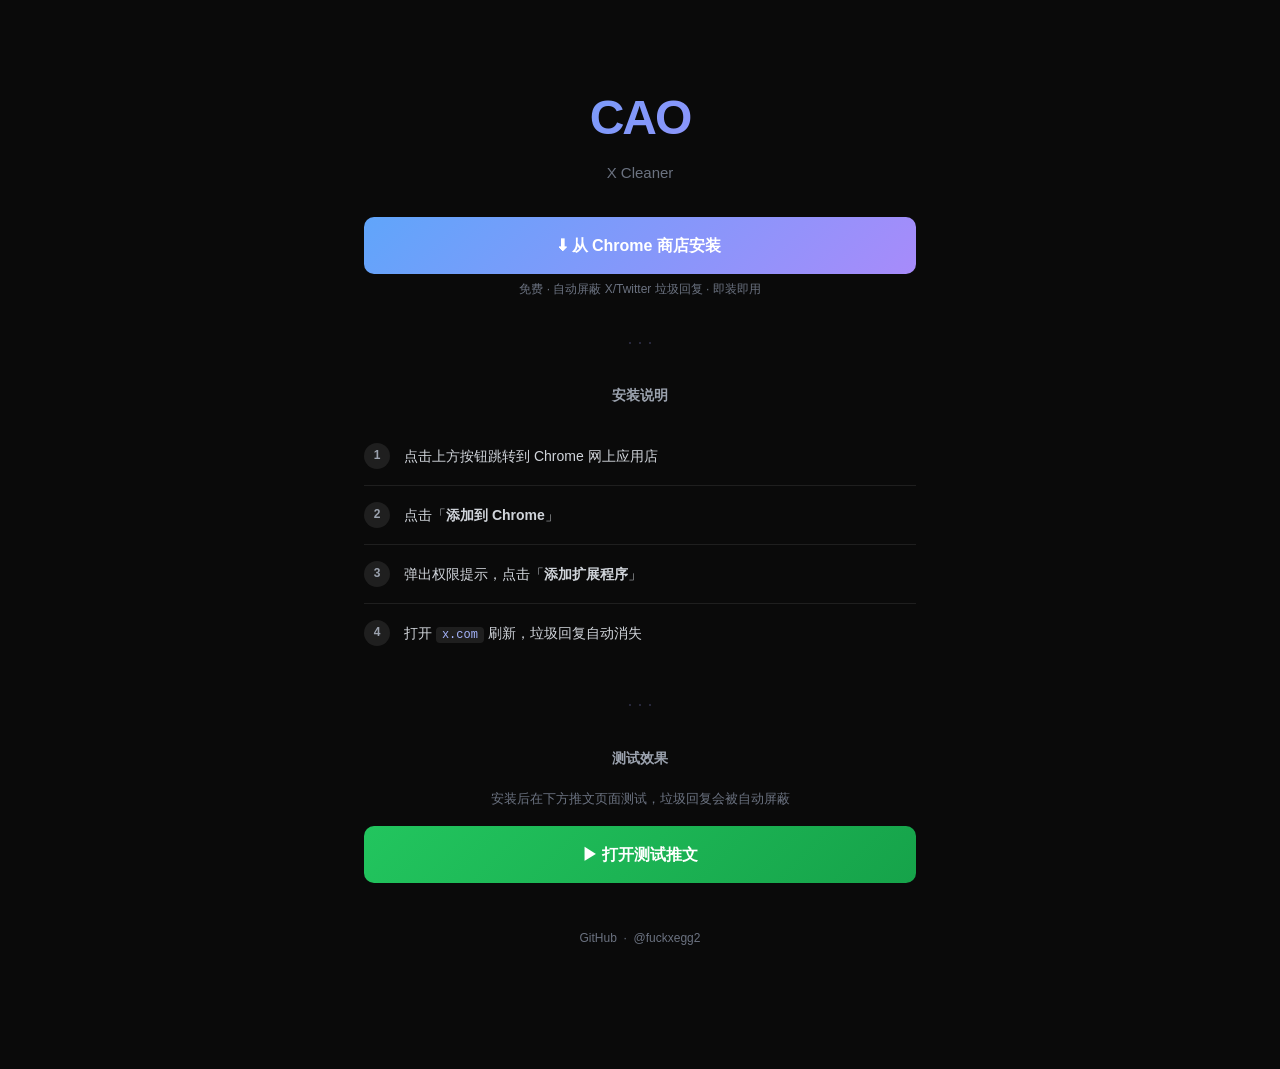
==== commit 8fe52fd7: "网站新增测试推文入口" ====
--- a/index.html
+++ b/index.html
@@ -101,6 +101,12 @@
       <li><div>打开 <code>x.com</code> 刷新，垃圾回复自动消失</div></li>
     </ol>
 
+    <div class="divider">· · ·</div>
+
+    <h2 style="font-size:14px;font-weight:700;text-align:center;color:#9ca3af;margin-bottom:20px;">测试效果</h2>
+    <p style="text-align:center;font-size:13px;color:#6b7280;margin-bottom:16px;">安装后在下方推文页面测试，垃圾回复会被自动屏蔽</p>
+    <a class="btn" style="background:linear-gradient(135deg,#22c55e,#16a34a)" href="https://x.com/fuckxegg2/status/2082507826430386328" target="_blank">▶ 打开测试推文</a>
+
     <div class="footer">
       <a href="https://github.com/hoosin933767/cao" target="_blank">GitHub</a>
       &nbsp;·&nbsp;
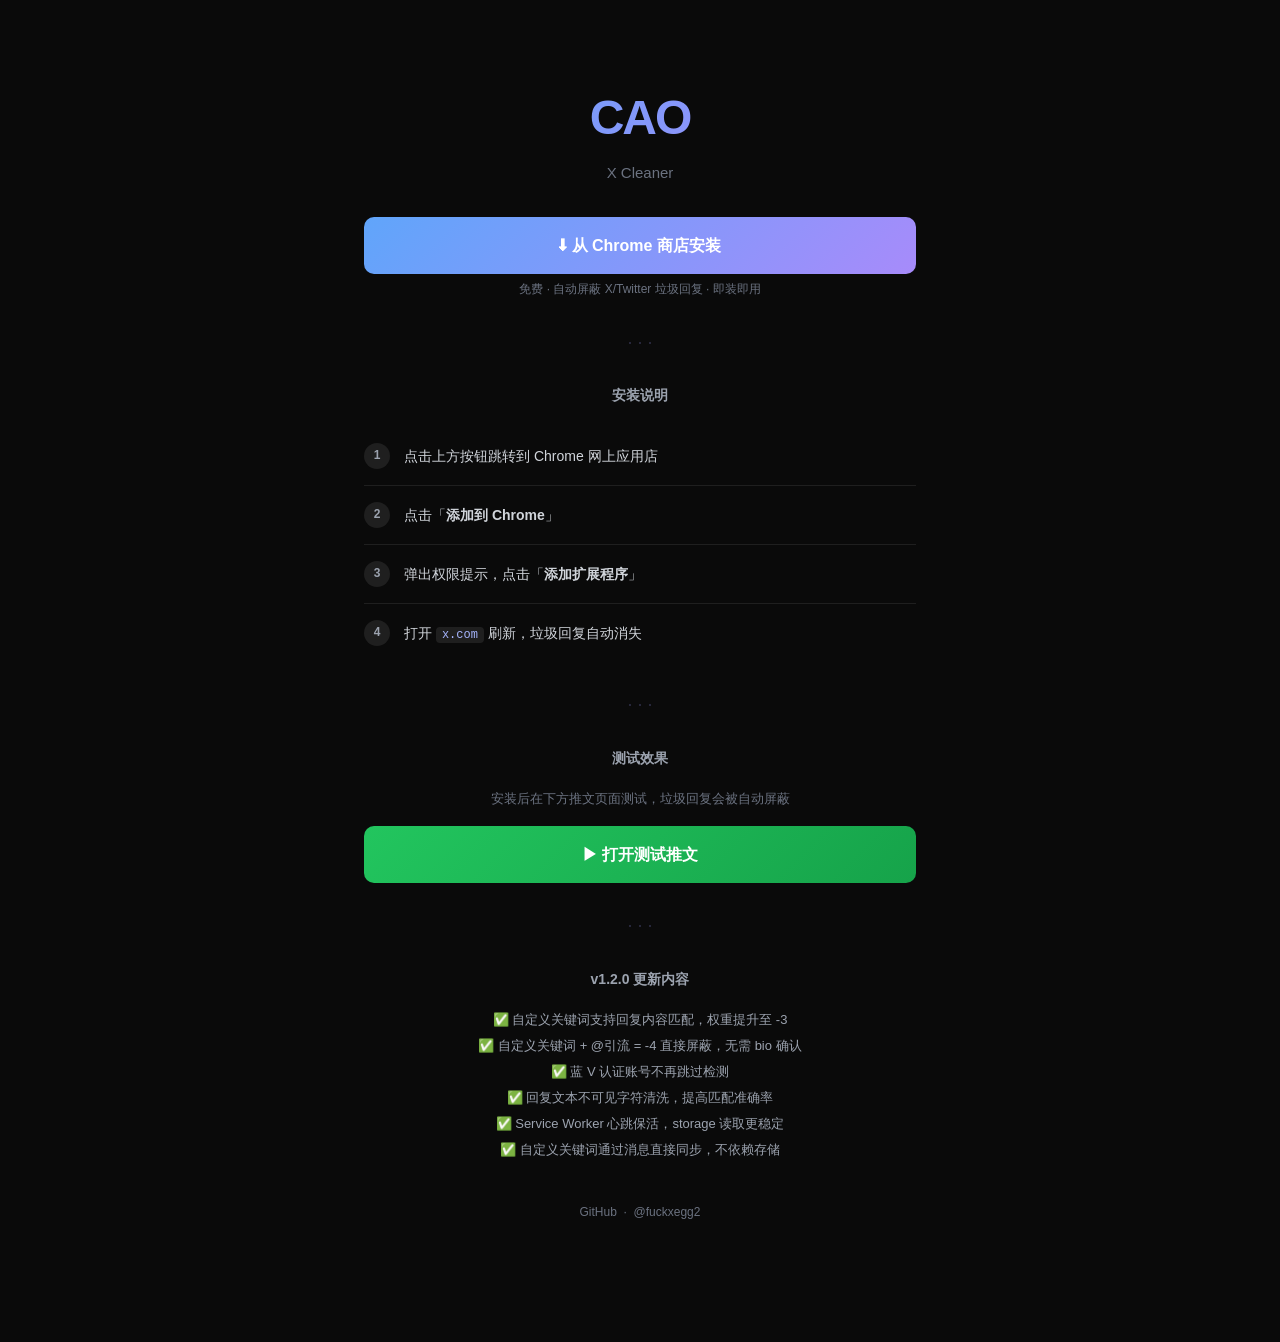
==== commit 8fb5012c: "v1.2.0: 自定义关键词回复匹配修复 + 蓝V检测 + 心跳保活" ====
--- a/index.html
+++ b/index.html
@@ -107,6 +107,18 @@
     <p style="text-align:center;font-size:13px;color:#6b7280;margin-bottom:16px;">安装后在下方推文页面测试，垃圾回复会被自动屏蔽</p>
     <a class="btn" style="background:linear-gradient(135deg,#22c55e,#16a34a)" href="https://x.com/fuckxegg2/status/2082507826430386328" target="_blank">▶ 打开测试推文</a>
 
+    <div class="divider">· · ·</div>
+
+    <h2 style="font-size:14px;font-weight:700;text-align:center;color:#9ca3af;margin-bottom:16px;">v1.2.0 更新内容</h2>
+    <ul style="font-size:13px;color:#9ca3af;list-style:none;padding:0;text-align:center;line-height:2;">
+      <li>✅ 自定义关键词支持回复内容匹配，权重提升至 -3</li>
+      <li>✅ 自定义关键词 + @引流 = -4 直接屏蔽，无需 bio 确认</li>
+      <li>✅ 蓝 V 认证账号不再跳过检测</li>
+      <li>✅ 回复文本不可见字符清洗，提高匹配准确率</li>
+      <li>✅ Service Worker 心跳保活，storage 读取更稳定</li>
+      <li>✅ 自定义关键词通过消息直接同步，不依赖存储</li>
+    </ul>
+
     <div class="footer">
       <a href="https://github.com/hoosin933767/cao" target="_blank">GitHub</a>
       &nbsp;·&nbsp;
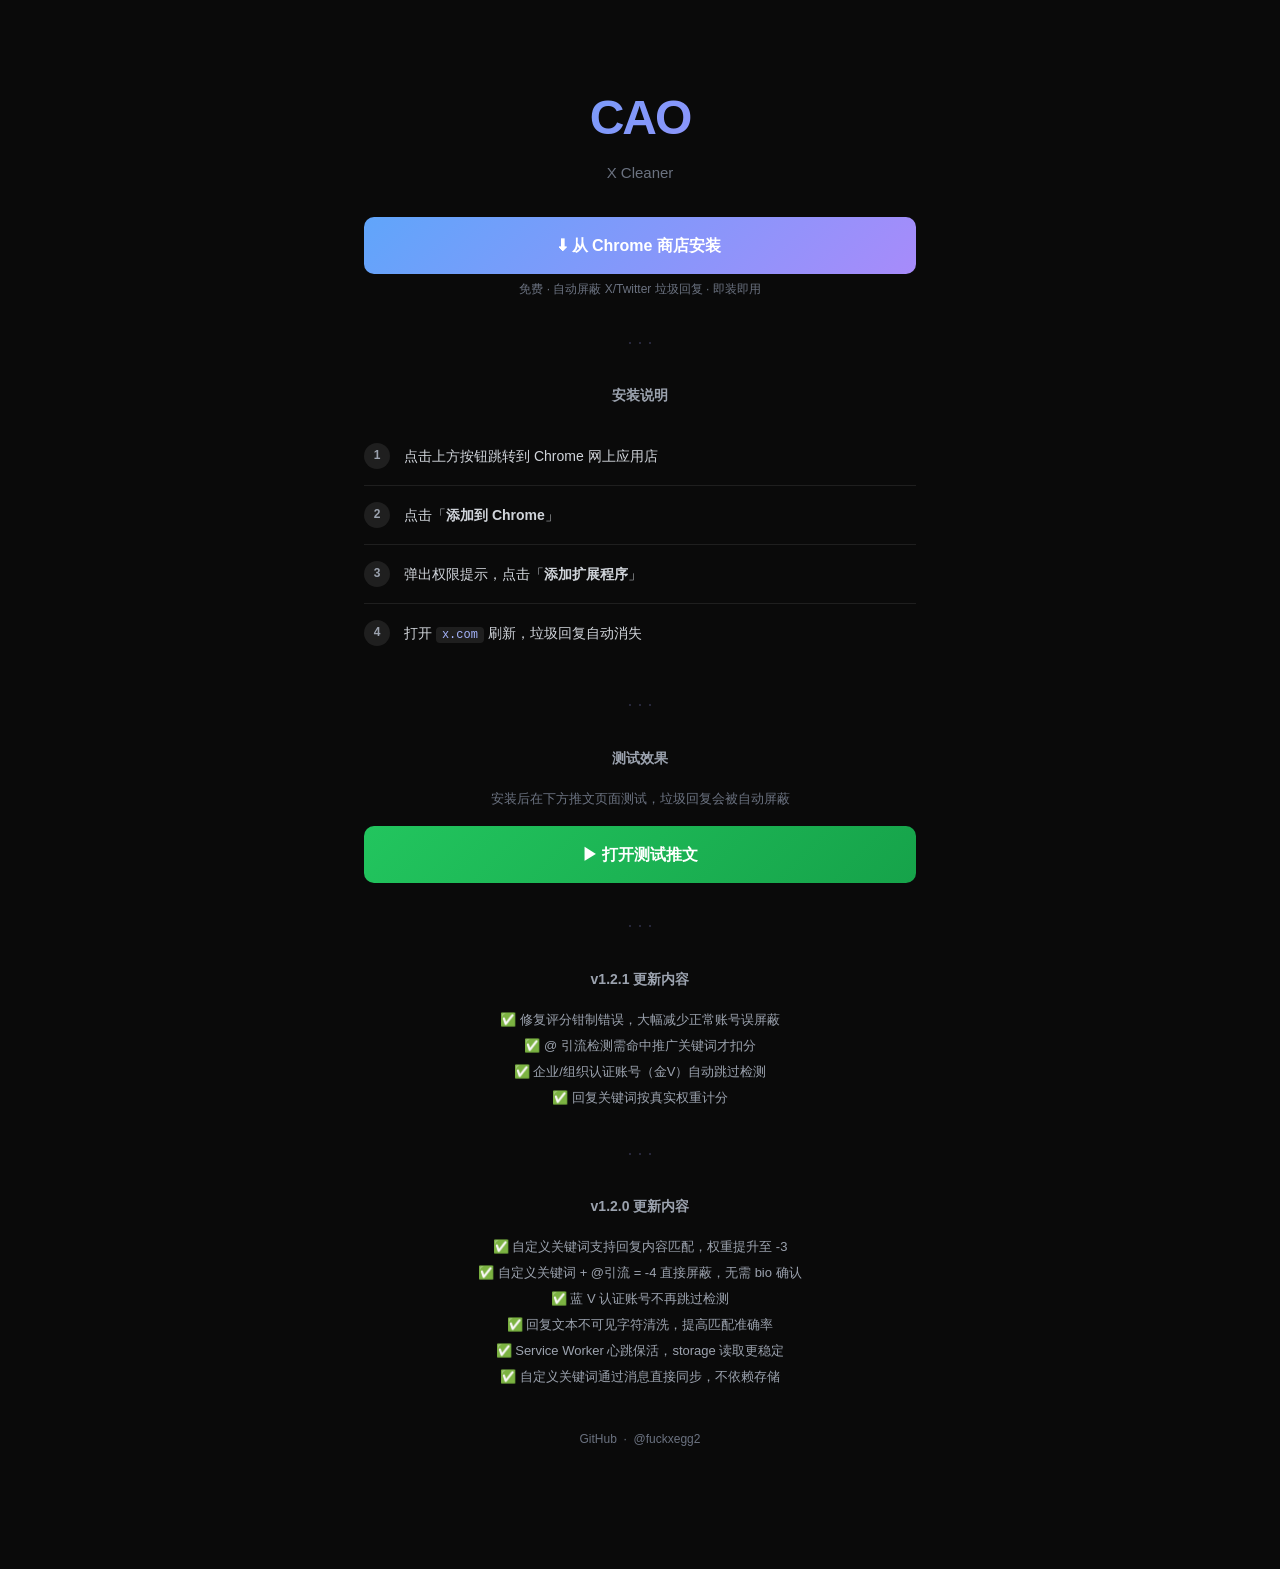
==== commit a15644f1: "v1.2.1: 修复评分钳制 Math.min/max 错误，减少正常账号误屏蔽" ====
--- a/index.html
+++ b/index.html
@@ -109,6 +109,16 @@
 
     <div class="divider">· · ·</div>
 
+    <h2 style="font-size:14px;font-weight:700;text-align:center;color:#9ca3af;margin-bottom:16px;">v1.2.1 更新内容</h2>
+    <ul style="font-size:13px;color:#9ca3af;list-style:none;padding:0;text-align:center;line-height:2;">
+      <li>✅ 修复评分钳制错误，大幅减少正常账号误屏蔽</li>
+      <li>✅ @ 引流检测需命中推广关键词才扣分</li>
+      <li>✅ 企业/组织认证账号（金V）自动跳过检测</li>
+      <li>✅ 回复关键词按真实权重计分</li>
+    </ul>
+
+    <div class="divider">· · ·</div>
+
     <h2 style="font-size:14px;font-weight:700;text-align:center;color:#9ca3af;margin-bottom:16px;">v1.2.0 更新内容</h2>
     <ul style="font-size:13px;color:#9ca3af;list-style:none;padding:0;text-align:center;line-height:2;">
       <li>✅ 自定义关键词支持回复内容匹配，权重提升至 -3</li>
